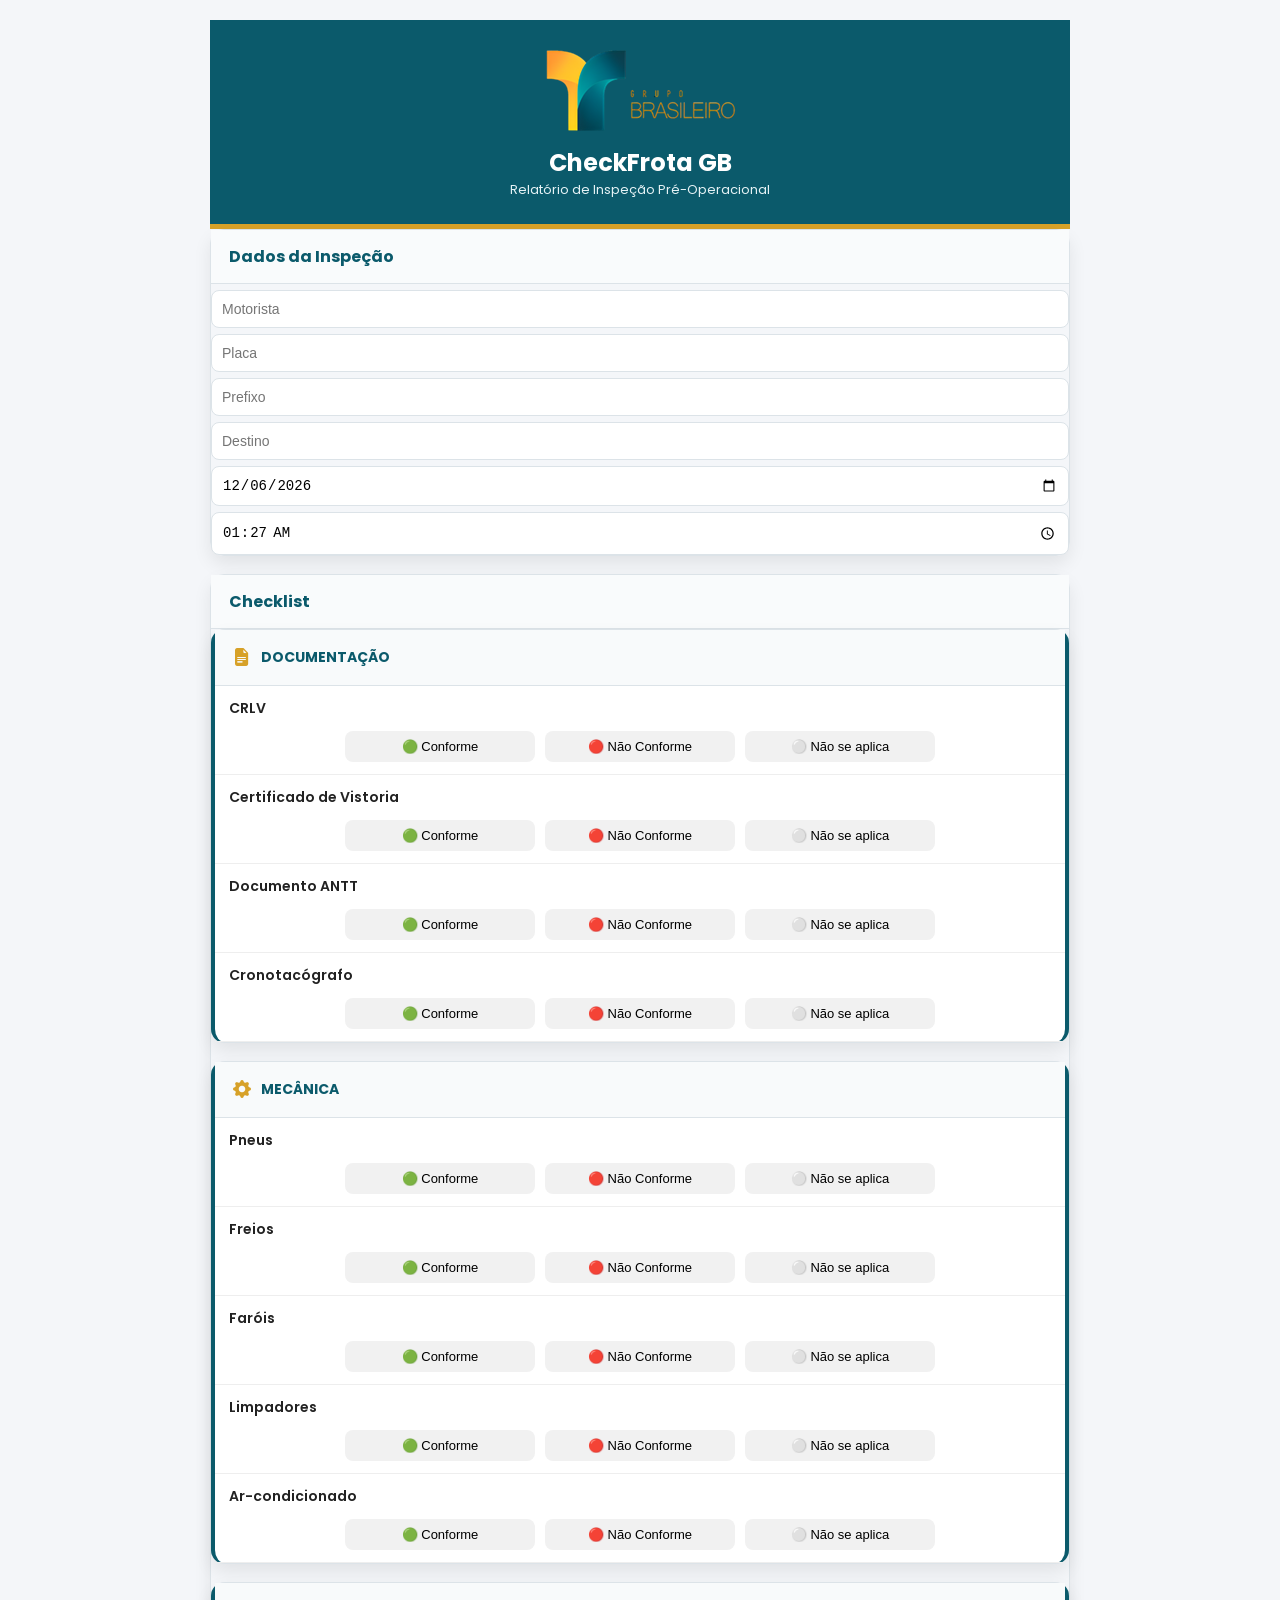
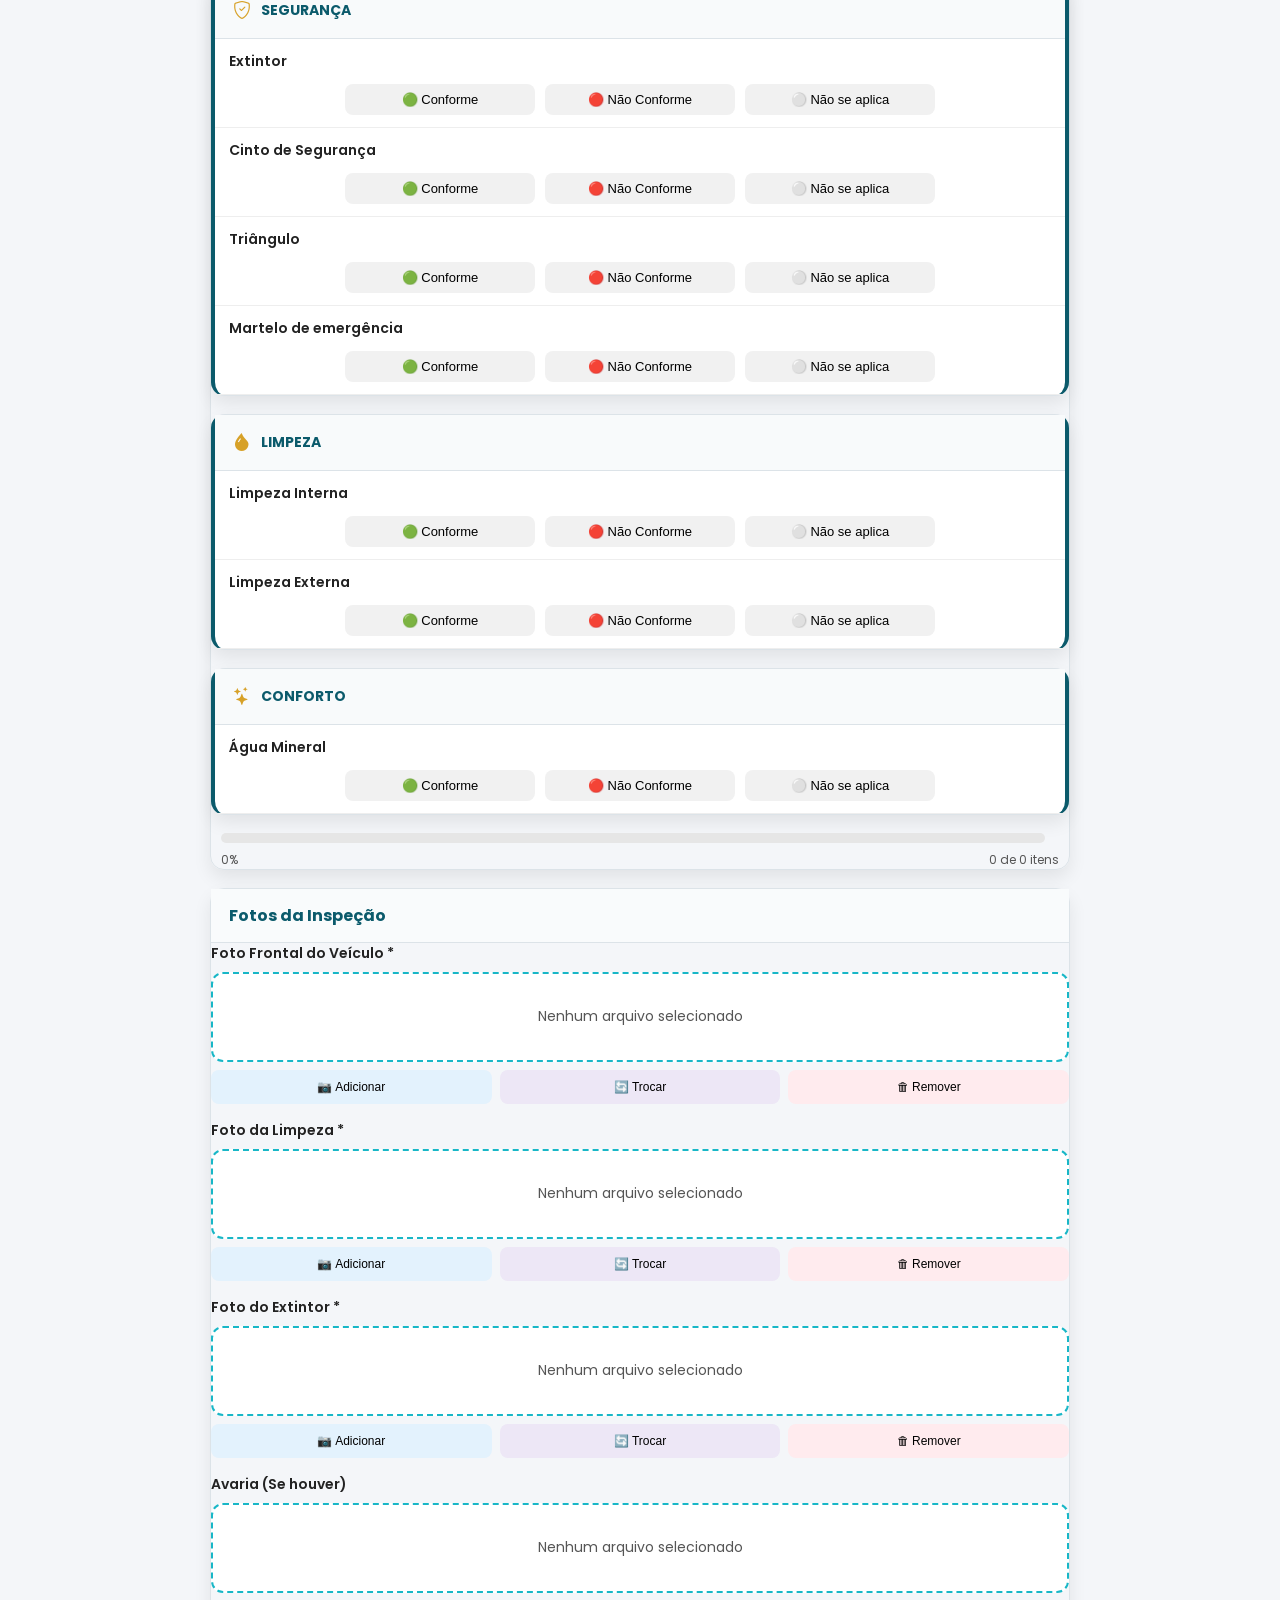
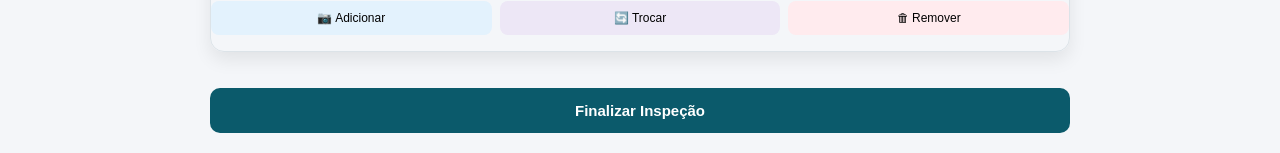
==== index.html @ 6134c04e "V3.4" ====
<!DOCTYPE html>
<html lang="pt-br">

<head>

    <meta charset="UTF-8">

    <meta name="viewport" content="width=device-width, initial-scale=1.0">

    <title>CheckFrota GB</title>

    <link rel="stylesheet" href="style.css">

    <link href="https://fonts.googleapis.com/css2?family=Poppins:wght@300;400;600;700&display=swap" rel="stylesheet">

    <link rel="stylesheet" href="https://cdn.jsdelivr.net/npm/bootstrap-icons@1.11.3/font/bootstrap-icons.min.css">

</head>

<body>

<div class="container">

    <!-- =====================================
         CABEÇALHO
    ====================================== -->

    <header class="app-header">

    <img src="Assets/logo.png" class="logo" alt="Logo">

    <h1>CheckFrota GB</h1>
    <p>Relatório de Inspeção Pré-Operacional</p>

  </header>


    <!-- =====================================
         DADOS DO MOTORISTA / VEÍCULO
    ====================================== -->

    <div class="card">

        <div class="card-title">Dados da Inspeção</div>

        <input type="text" id="txtmotorista" placeholder="Motorista">

        <input type="text" id="txtplaca" placeholder="Placa">

        <input type="text" id="txtprefixo" placeholder="Prefixo">

        <input type="text" id="txtdestino" placeholder="Destino">

        <input type="date" id="data">

        <input type="time" id="hora">

    </div>


    <!-- =====================================
         CHECKLIST
    ====================================== -->

    <div class="card">

        <div class="card-title">Checklist</div>

        <div id="Documentação"></div>
        <div id="Mecânica"></div>
        <div id="Segurança"></div>
        <div id="Limpeza"></div>
        <div id="Conforto"></div>

        <!-- progresso -->
        <div class="progress-box">

            <div class="progress-bar-container">
                <div id="progressBar" class="progress-bar"></div>
            </div>

            <div class="progress-text">
                <span id="percentual">0%</span>
                <span id="contadorItens">0 de 0 itens</span>
            </div>

        </div>

    </div>



    <!-- =====================================
         FOTOS
    ====================================== -->

    <div class="card">

        <div class="card-title">Fotos da Inspeção</div>

        <div id="photoContainer"></div>

    </div>

    <!-- =====================================
     LOADING
    ====================================== -->

    <div id="loading" class="loading">

        <div class="loading-box">

        <div class="spinner"></div>

        <h2>Gerando relatório...</h2>

        <p>Aguarde alguns instantes.</p>

    </div>

</div>


    <!-- =====================================
         BOTÃO FINALIZAR
    ====================================== -->

    <button id="btnFinalizar">
        Finalizar Inspeção
    </button>

</div>


<!-- =========================================
     SCRIPTS
========================================= -->

<script src="checklist.js"></script>
<script src="photos.js"></script>
<script src="api.js"></script>
<script src="script.js"></script>

</body>
</html>
---- style.css ----
/* =========================================
   RESET BASE
========================================= */

    :root{

        --primary:#0B5A6B;
        --primary-dark:#083E4A;

        --secondary:#18B7C7;

        --gold:#D7A128;

        --background:#F4F6F9;

        --white:#FFFFFF;

        --text:#222;

        --border:#DCE3E8;

        --shadow:0 8px 18px rgba(0,0,0,.08);

    }

* {
    margin: 0;
    padding: 0;
    box-sizing: border-box;
}

html, body {
    width: 100%;
    min-height: 100%;
    font-family: 'Poppins', sans-serif;
    background: var(--background);
    color: var(--text);
}


/* =========================================
   CONTAINER PRINCIPAL
========================================= */

.container {
    width: 100%;
    max-width: 900px;
    margin: 0 auto;
    padding: 12px;
}


/* =========================================
   HEADER
========================================= */

header{

    background:var(--primary);

    color:white;

    text-align:center;

    padding:24px;

    border-bottom:5px solid var(--gold);

}

header h1{

    color:white;

    font-size:26px;

    font-weight:700;

}

header p {
    font-size: 13px;
    color: #E5F2F5;
}


/* =========================================
   CARD PADRÃO
========================================= */

.card{

    background:var(--surface);

    border:1px solid var(--border);

    border-radius:14px;

    box-shadow:var(--shadow);

    margin-bottom:18px;

}

.card-title{

    background:#F9FBFC;

    color:var(--primary);

    font-weight:700;

    padding:14px 18px;

    border-bottom:1px solid var(--border);

}


/* =========================================
   INPUTS
========================================= */

input,
textarea,
select {
    width: 100%;
    padding: 10px;
    border-radius: 8px;
    border: 1px solid var(--border);
    border-radius:8px;
    font-size: 14px;
    outline: none;
    margin-top: 6px;
}

textarea {
    min-height: 90px;
    resize: none;
}


/* =========================================
   CHECKLIST - CATEGORIAS (CARDS)
========================================= */

.category-card{

    background:white;

    border-radius:14px;

    border:1px solid var(--border);

    border-left:4px solid var(--primary);

    border-right:4px solid var(--primary);

    margin-bottom:18px;

    box-shadow:var(--shadow);

}

.category-title{

    display:flex;
    align-items:center;
    gap:10px;

    background:#F8FAFB;

    color:var(--primary);

    padding:14px 18px;

    font-size:14px;

    font-weight:700;

    border-bottom:1px solid var(--border);

}

.category-title i{

    color:var(--gold);

    font-size:18px;
}


/* =========================================
   ITENS DO CHECKLIST
========================================= */

.check-item {
    padding: 12px 0;
    border-bottom: 1px solid #eee;
}

.item-title{
    font-size: 14px;
    font-weight: 600;

    margin-bottom: 12px;

    padding-left: 14px;
    padding-right: 14px;
}


/* =========================================
   BOTÕES STATUS
========================================= */

.status{
    display:flex;
    justify-content:center;
    gap:10px;
}

.status button {
    flex: 0 1 190px;
    min-width: 95px;
    padding: 8px 10px;
    border: none;
    border-radius: 8px;
    font-size: 10px;
    cursor: pointer;
    background: #f1f1f1;
    transition: 0.2s ease;
}

.status button.active {
    font-weight: 600;
}

/* estados */
.success.active {
    background: #DFF7E2;
    color: #167A2F;
}

.danger.active {
    background: #FFE1E1;
    color: #B00020;
}

.na.active {
    background: #EAEAEA;
    color: #555;
}


/* =========================================
   PROGRESSO
========================================= */

.progress-box {
    margin-top: 8px;
}

.progress-bar-container {
    width: 96%;
    margin: 0 10px;
    height: 10px;
    background: #E6E6E6;
    border-radius: 20px;
    overflow: hidden;
}

.progress-bar {
    height: 96%;
    width: 0%;
    background: linear-gradient(90deg, var(--secondary), var(--primary));
    transition: width 0.3s ease;
}

.progress-text{
    margin: 8px 10px 0;
    display:flex;
    justify-content:space-between;
    align-items:center;


    font-size:12px;
    color:#555;
    margin-top:8px;
}


/* =========================================
   FOTOS
========================================= */

.photo-item {
    margin-bottom: 16px;
}

.photo-title {
    font-size: 14px;
    font-weight: 600;
    margin-bottom: 8px;
}

/* caixa da foto */
.photo-card{

    min-height:90px;

    display:flex;

    justify-content:center;

    align-items:center;

    border:2px dashed var(--secondary);

    border-radius:12px;

    background:#fff;

    padding:15px;

}

/* apenas texto "Foto" */
.photo-placeholder {
    text-align: center;
    font-size: 14px;
    color: #777;
}

.photo-icon{

    font-size:30px;

    color:var(--primary);

    margin-bottom:10px;

}

/* preview */
.photo-info{

    font-size:14px;

    color:#555;

    word-break:break-word;

}

/* =========================================
   BOTÕES FOTOS
========================================= */

.photo-actions {
    display: flex;
    gap: 8px;
    margin-top: 8px;
}

.photo-actions button {
    flex: 1;
    padding: 10px;
    border: none;
    border-radius: 8px;
    font-size: 12px;
    cursor: pointer;
}

.photo-actions button:nth-child(1) {
    background: #E3F2FD;
}

.photo-actions button:nth-child(2) {
    background: #EDE7F6;
}

.photo-actions button:nth-child(3) {
    background: #FFEBEE;
}


/* =========================================
   BOTÃO FINALIZAR
========================================= */

#btnFinalizar {
    width: 100%;
    padding: 14px;
    margin-top: 18px;
    border: none;
    border-radius: 10px;
    background: var(--primary);
    color:white;
    font-size: 15px;
    font-weight: 700;
    cursor: pointer;
}

#btnFinalizar:hover{
    backgroud:var(--primary-dark)

}

#btnFinalizar:active {
    transform: scale(0.98);
}


/* =========================================
   RESPONSIVO
========================================= */

@media (min-width: 768px) {

    .container {
        padding: 20px;
    }

    header h1 {
        font-size: 24px;
    }

    .status button {
        font-size: 13px;
    }
}

/*======================================
LOADING
======================================*/

.loading{

    position:fixed;

    top:0;
    left:0;

    width:100%;
    height:100%;

    display:none;

    justify-content:center;
    align-items:center;

    background:rgba(0,0,0,.45);

    z-index:9999;

}

.loading-box{

    background:#fff;

    padding:35px 45px;

    border-radius:12px;

    text-align:center;

    box-shadow:0 10px 30px rgba(0,0,0,.25);

}

.loading-box h2{

    color:#0B5A6B;

    margin-top:18px;
    margin-bottom:8px;

}

.loading-box p{

    color:#666;

}

.spinner{

    width:55px;
    height:55px;

    margin:auto;

    border:6px solid #E5E5E5;

    border-top:6px solid #0B5A6B;

    border-radius:50%;

    animation:girar 1s linear infinite;

}

@keyframes girar{

    from{

        transform:rotate(0deg);

    }

    to{

        transform:rotate(360deg);

    }

}
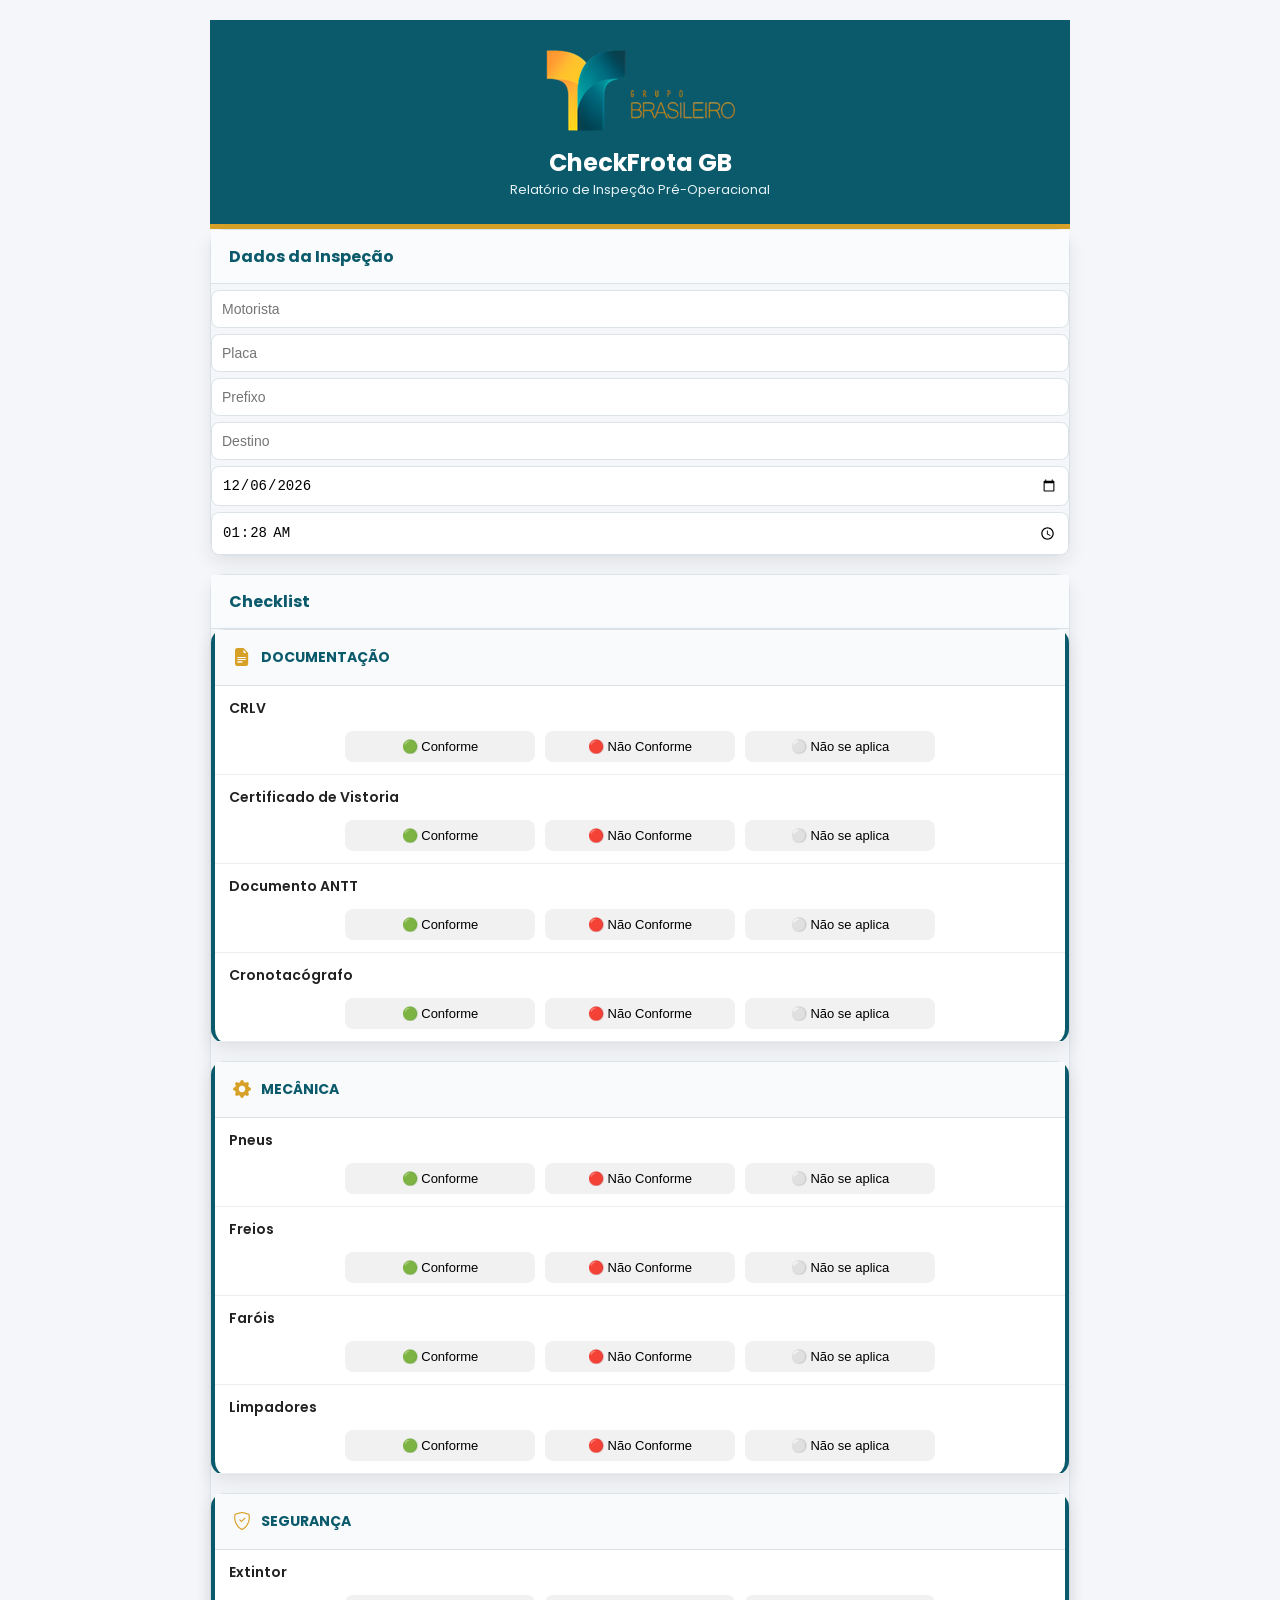
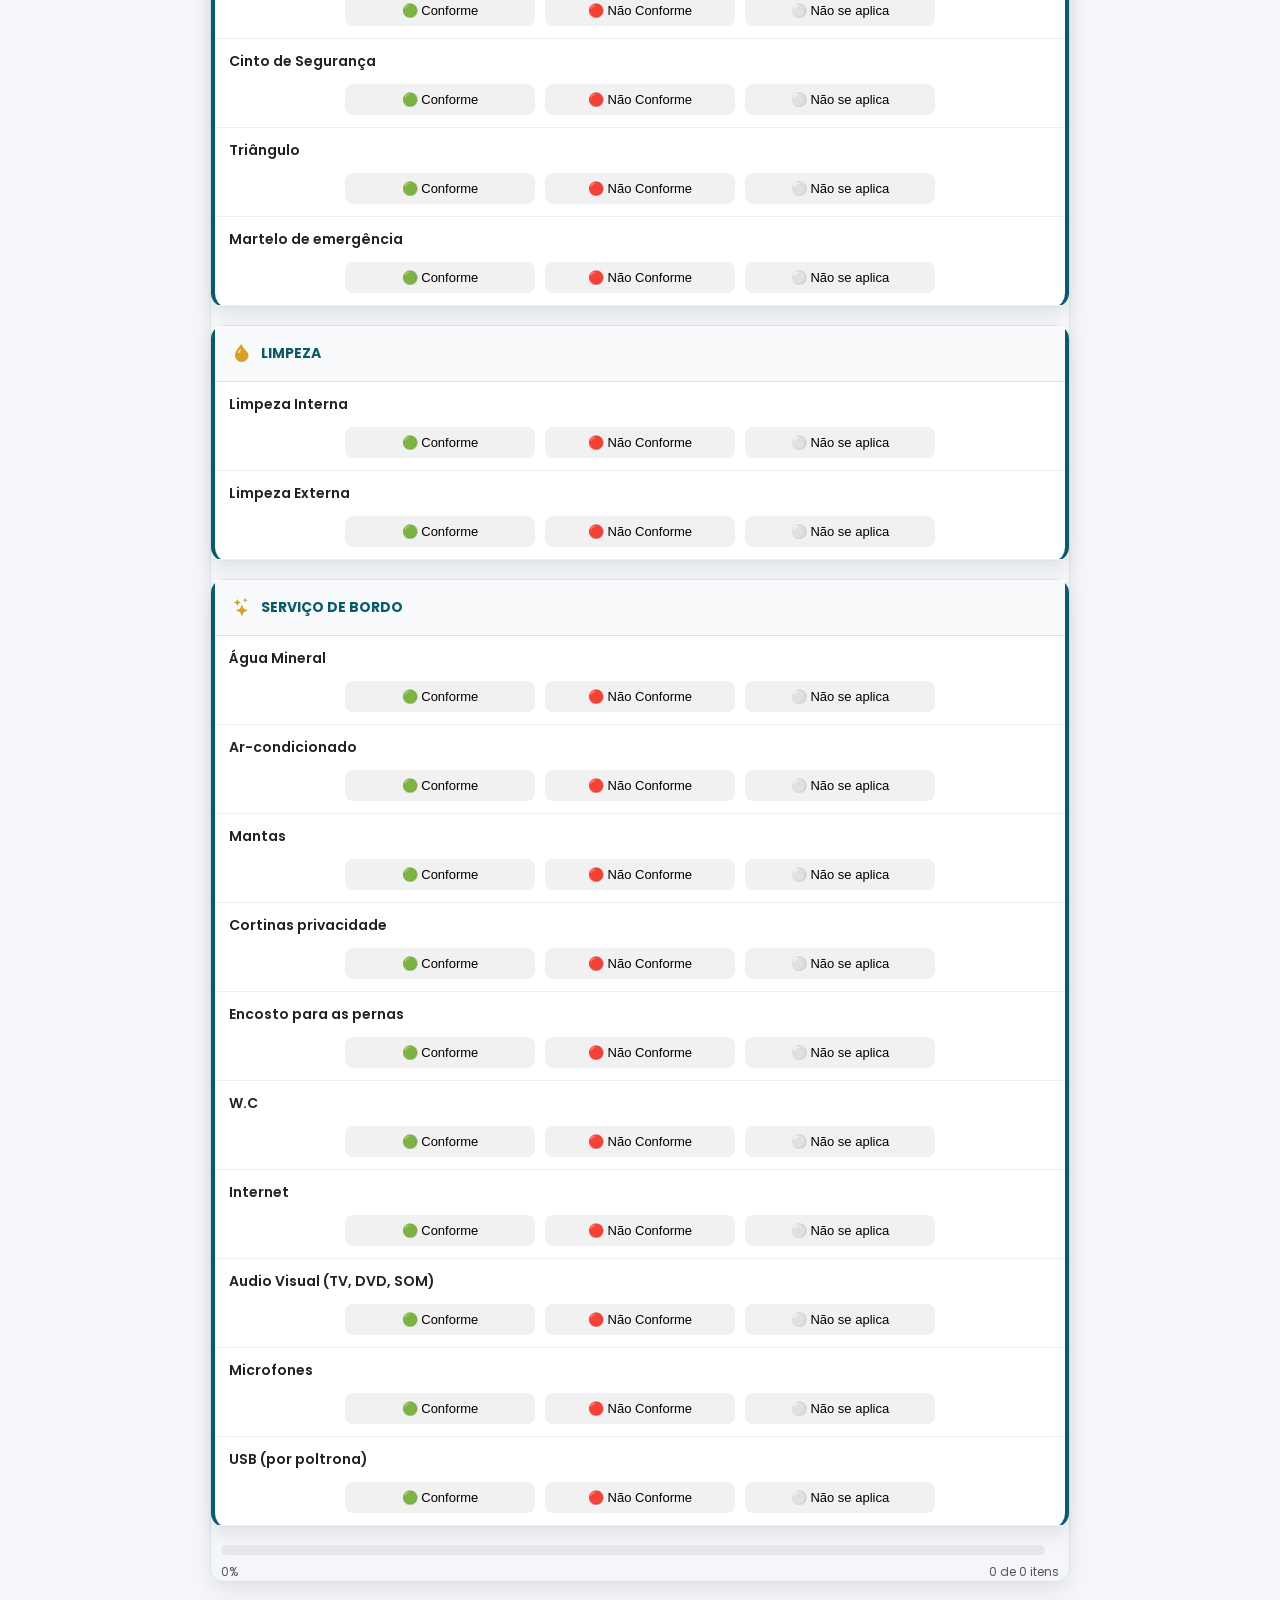
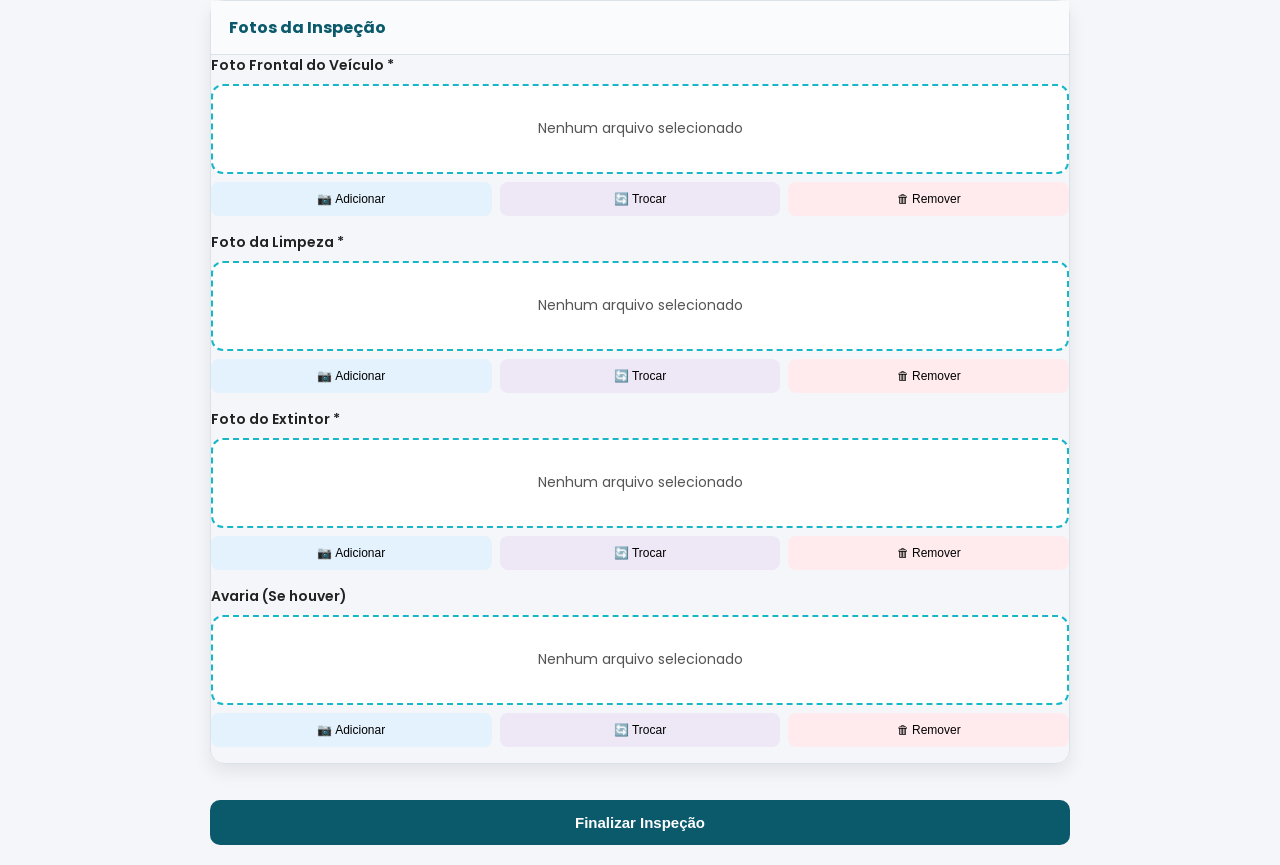
==== commit f8be0c51: "V3.7" ====
--- a/index.html
+++ b/index.html
@@ -70,7 +70,7 @@
         <div id="Mecânica"></div>
         <div id="Segurança"></div>
         <div id="Limpeza"></div>
-        <div id="Conforto"></div>
+        <div id="Serviço de Bordo"></div>
 
         <!-- progresso -->
         <div class="progress-box">
